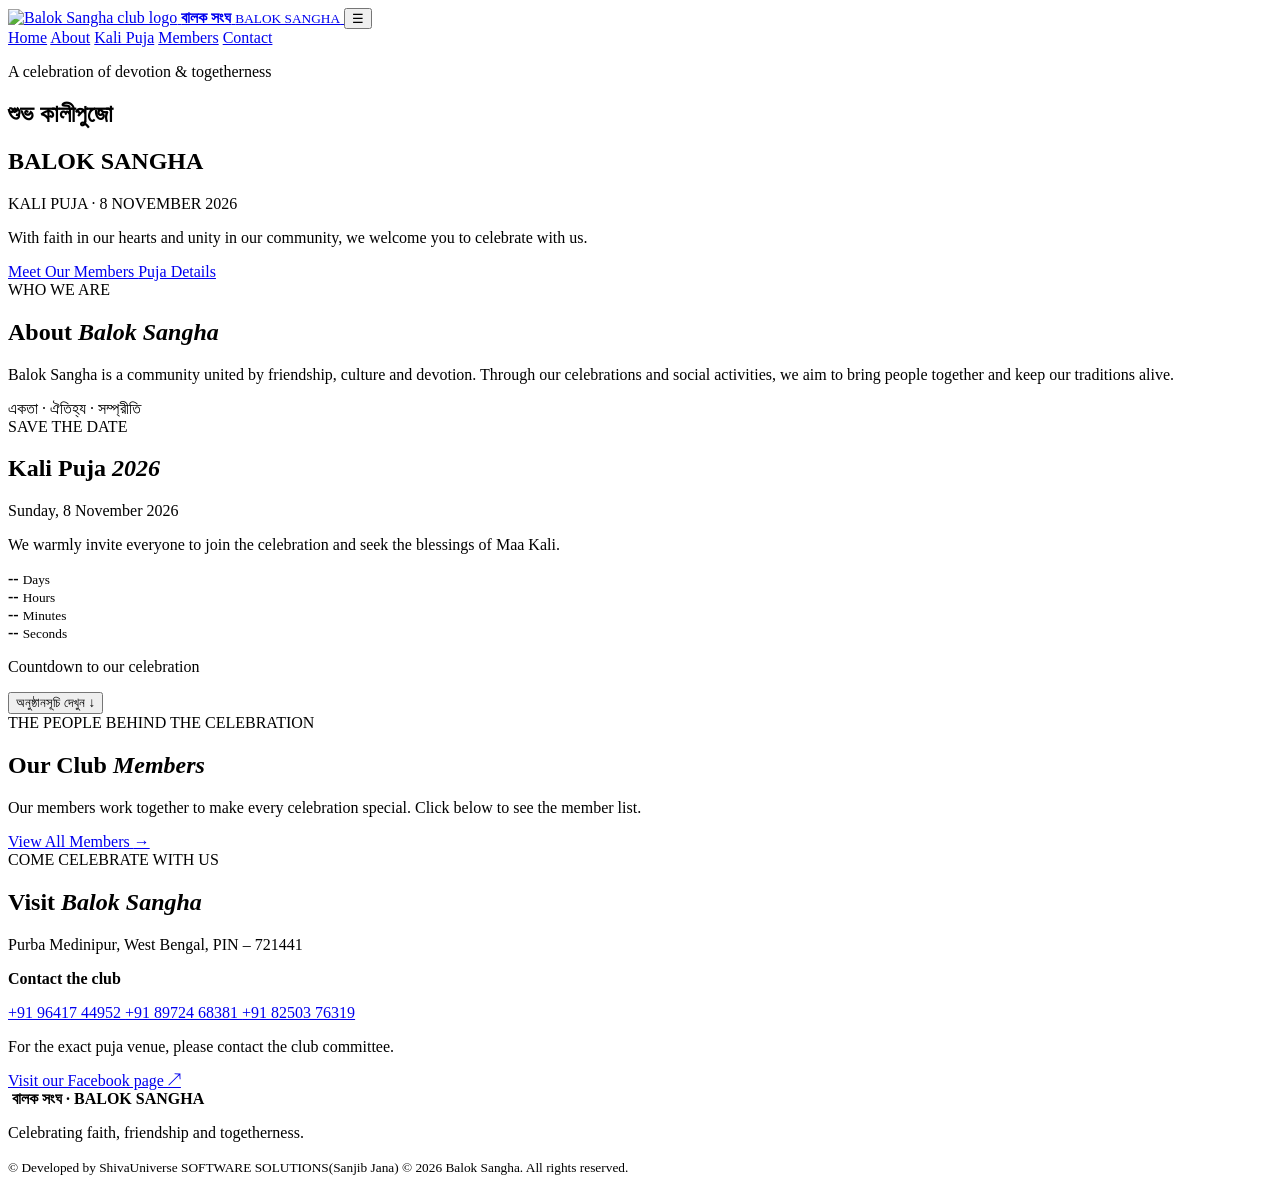
==== index.html @ 9c080981 "Add files via upload" ====
<!DOCTYPE html>
<html lang="bn">
<head>
    <meta charset="UTF-8">
    <meta name="viewport" content="width=device-width, initial-scale=1.0">
    <meta name="description" content="Balok Sangha Kali Puja 2026. Join us for devotion, culture and togetherness.">
    <title>Balok Sangha | Kali Puja 2026</title>
    <link rel="stylesheet" href="css/style.css">
</head>

<body>

<header class="site-header">

    <a class="brand" href="index.html">
        <img src="images/balok-sangha-logo.jpeg"
             alt="Balok Sangha club logo">

        <span>
            <strong>বালক সংঘ</strong>
            <small>BALOK SANGHA</small>
        </span>
    </a>

    <button class="menu-toggle"
            id="menuToggle"
            aria-label="Open navigation">
        ☰
    </button>

    <nav id="mainNav">
        <a href="#home">Home</a>
        <a href="#about">About</a>
        <a href="#puja">Kali Puja</a>
        <a href="members.html">Members</a>
        <a href="#contact">Contact</a>
    </nav>

</header>


<main>

<section class="hero" id="home">

    <div class="hero-shade"></div>

    <div class="hero-content">

        <p class="eyebrow">
            A celebration of devotion & togetherness
        </p>

        <h1>শুভ কালীপুজো</h1>

        <h2>BALOK SANGHA</h2>

        <p class="hero-date">
            KALI PUJA · 8 NOVEMBER 2026
        </p>

        <p class="hero-copy">
            With faith in our hearts and unity in our community,
            we welcome you to celebrate with us.
        </p>

        <div class="hero-actions">

            <a class="btn btn-gold" href="members.html">
                Meet Our Members
            </a>

            <a class="btn btn-outline" href="#puja">
                Puja Details
            </a>

        </div>

    </div>

</section>


<section class="section about-section" id="about">

    <div class="section-heading">

        <span class="eyebrow">
            WHO WE ARE
        </span>

        <h2>
            About <em>Balok Sangha</em>
        </h2>

        <div class="heading-line"></div>

    </div>

    <p class="section-text">
        Balok Sangha is a community united by friendship, culture and devotion.
        Through our celebrations and social activities, we aim to bring people
        together and keep our traditions alive.
    </p>

    <div class="about-highlight">
        একতা · ঐতিহ্য · সম্প্রীতি
    </div>

</section>


<section class="puja-section" id="puja">

    <div class="puja-inner">

        <div class="section-heading light">

            <span class="eyebrow">
                SAVE THE DATE
            </span>

            <h2>
                Kali Puja <em>2026</em>
            </h2>

            <div class="heading-line"></div>

        </div>

        <p class="puja-date">
            Sunday, 8 November 2026
        </p>

        <p class="section-text light-text">
            We warmly invite everyone to join the celebration
            and seek the blessings of Maa Kali.
        </p>

        <div class="countdown"
             id="countdown"
             aria-live="polite">

            <div>
                <strong id="days">--</strong>
                <small>Days</small>
            </div>

            <div>
                <strong id="hours">--</strong>
                <small>Hours</small>
            </div>

            <div>
                <strong id="minutes">--</strong>
                <small>Minutes</small>
            </div>

            <div>
                <strong id="seconds">--</strong>
                <small>Seconds</small>
            </div>

        </div>

        <p class="countdown-note" id="countdownNote">
            Countdown to our celebration
        </p>

        <button class="btn btn-gold schedule-toggle"
                id="showScheduleBtn"
                type="button"
                aria-expanded="false"
                aria-controls="pujaSchedule">

            অনুষ্ঠানসূচি দেখুন
            <span aria-hidden="true">↓</span>

        </button>

    </div>

</section>


<section class="schedule-section"
         id="pujaSchedule"
         hidden>

    <div class="section-heading">

        <span class="eyebrow">
            BALOK SANGHA · KALI PUJA 2026
        </span>

        <h2>
            পূজার <em>অনুষ্ঠানসূচি</em>
        </h2>

        <div class="heading-line"></div>

    </div>

    <p class="section-text">
        দহদয়া বালক সংঘের পক্ষ থেকে সকলকে আন্তরিক আমন্ত্রণ।
    </p>


    <div class="schedule-list">

        <article class="schedule-card">

            <div class="schedule-date">

                <strong>০৮ নভেম্বর ২০২৬</strong>

                <span>
                    রবিবার · ২১শে কার্তিক, ১৪৩৩
                </span>

            </div>

            <div class="schedule-content">

                <h3>
                    শ্রীশ্রী কালিমাতার পূজার্চনা
                </h3>

                <p>
                    <strong>রাত ৮টা:</strong>
                    শ্রীশ্রী কালিমাতার ঘটোত্তোলন ও পূজার্চনা।
                </p>

                <p>
                    <strong>রাত ৯টা:</strong>
                    কালী মাতার মঙ্গলগান ও অতিথি আপ্যায়ন।
                </p>

            </div>

        </article>


        <article class="schedule-card">

            <div class="schedule-date">

                <strong>০৯ নভেম্বর ২০২৬</strong>

                <span>
                    সোমবার · ২২শে কার্তিক, ১৪৩৩
                </span>

            </div>

            <div class="schedule-content">

                <h3>
                    সাংস্কৃতিক অনুষ্ঠান ও ক্রীড়া
                </h3>

                <p>
                    <strong>সন্ধ্যা ৫টা:</strong>
                    সাংস্কৃতিক অনুষ্ঠান, ক্রীড়া প্রতিযোগিতা ও অতিথি আপ্যায়ন।
                </p>

            </div>

        </article>


        <article class="schedule-card">

            <div class="schedule-date">

                <strong>১০ নভেম্বর ২০২৬</strong>

                <span>
                    মঙ্গলবার · ২৩শে কার্তিক, ১৪৩৩
                </span>

            </div>

            <div class="schedule-content">

                <h3>
                    প্রসাদ বিতরণ ও প্রতিমা নিরঞ্জন
                </h3>

                <p>
                    <strong>সন্ধ্যা ৫টা:</strong>
                    খিচুড়ি প্রসাদ বিতরণ ও আতসবাজি প্রদর্শন সহ
                    মায়ের প্রতিমা নিরঞ্জন।
                </p>

            </div>

        </article>

    </div>


    <div class="donation-note">

        <h3>
            মায়ের মন্দির নির্মাণে সহযোগিতার আবেদন
        </h3>

        <p>
            মায়ের মন্দির নির্মাণ কাজে মুক্ত হস্তে দান করে সহযোগিতা করুন।
        </p>

    </div>


    <p class="schedule-disclaimer">
        বিশেষ দ্রষ্টব্য: প্রয়োজনবোধে অনুষ্ঠান সূচির পরিবর্তন হতে পারে।
    </p>


    <div class="poster-preview">

        <h3>
            অনুষ্ঠানের আমন্ত্রণপত্র
        </h3>

        <img src="images/puja-anusthan-suchi.jpeg"
             alt="Balok Sangha Kali Puja 2026 invitation and programme schedule poster">

    </div>

</section>


<section class="section members-section">

    <div class="section-heading">

        <span class="eyebrow">
            THE PEOPLE BEHIND THE CELEBRATION
        </span>

        <h2>
            Our Club <em>Members</em>
        </h2>

        <div class="heading-line"></div>

    </div>

    <p class="section-text">
        Our members work together to make every celebration special.
        Click below to see the member list.
    </p>

    <a class="btn btn-red" href="members.html">
        View All Members
        <span aria-hidden="true">→</span>
    </a>

</section>


<section class="contact-section" id="contact">

    <div class="section-heading light">

        <span class="eyebrow">
            COME CELEBRATE WITH US
        </span>

        <h2>
            Visit <em>Balok Sangha</em>
        </h2>

        <div class="heading-line"></div>

    </div>

    <p class="contact-address">
        Purba Medinipur, West Bengal, PIN – 721441
    </p>

    <div class="contact-details">

        <p>
            <strong>Contact the club</strong>
        </p>

        <a href="tel:+919641744952">
            +91 96417 44952
        </a>

        <a href="tel:+918972468381">
            +91 89724 68381
        </a>

        <a href="tel:+918250376319">
            +91 82503 76319
        </a>

    </div>

    <p class="contact-note">
        For the exact puja venue, please contact the club committee.
    </p>

    <a class="btn btn-gold"
       href="https://www.facebook.com/share/1KAKdUVwAN/"
       target="_blank"
       rel="noopener noreferrer">

        Visit our Facebook page ↗

    </a>

</section>

</main>


<footer>

    <img src="images/balok-sangha-logo.jpeg"
         alt=""
         class="footer-logo">

    <strong>
        বালক সংঘ · BALOK SANGHA
    </strong>

    <p>
        Celebrating faith, friendship and togetherness.
    </p>

    <small>
        © Developed by ShivaUniverse SOFTWARE SOLUTIONS(Sanjib Jana)
    </small>

    <small>
        © 2026 Balok Sangha. All rights reserved.
    </small>

</footer>


<script src="js/site.js"></script>

</body>
</html>
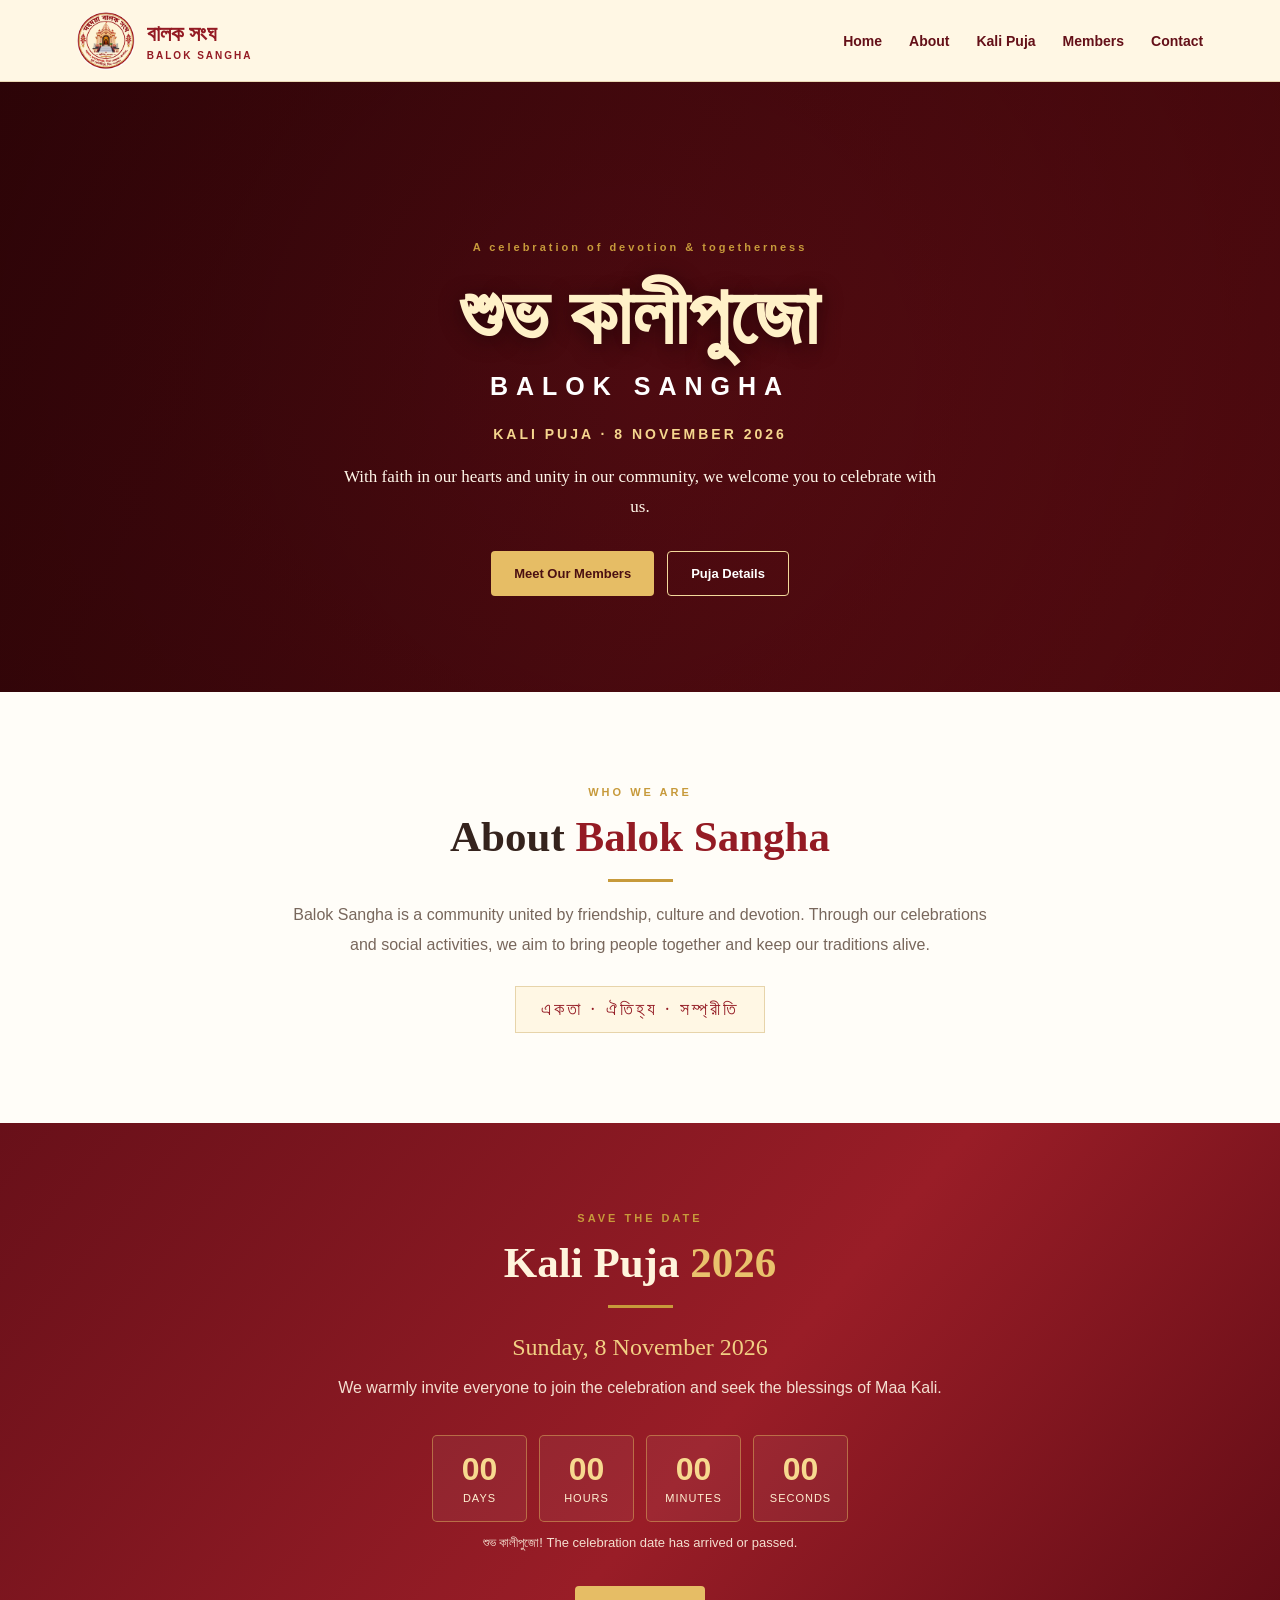
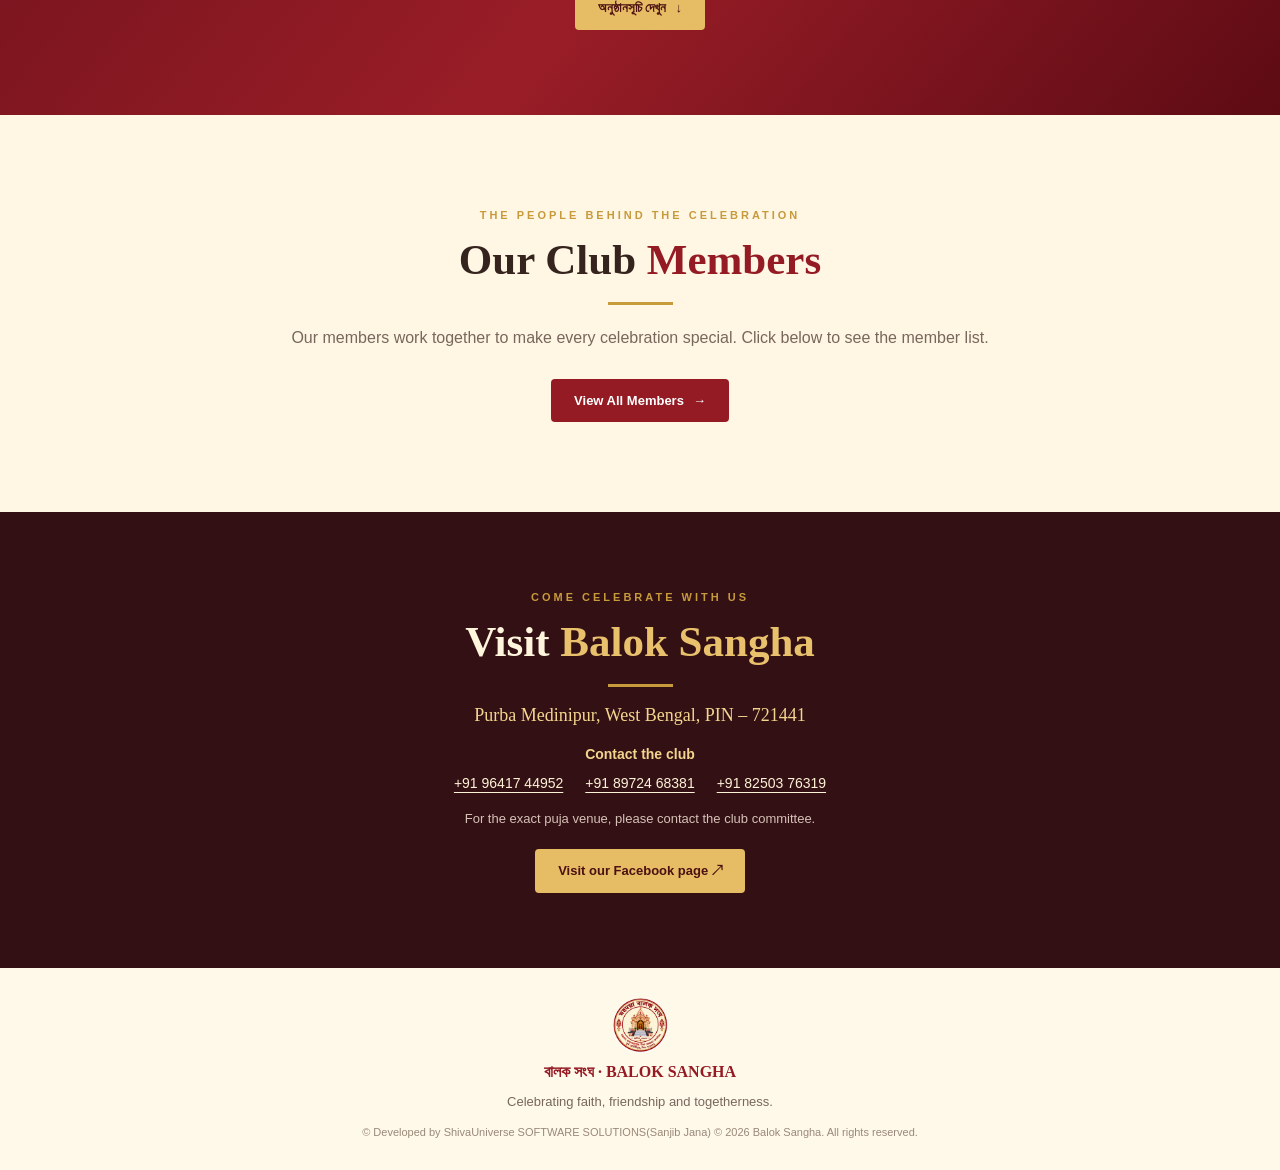
==== commit 280d7eba: "Update index.html" ====
--- a/index.html
+++ b/index.html
@@ -5,7 +5,7 @@
     <meta name="viewport" content="width=device-width, initial-scale=1.0">
     <meta name="description" content="Balok Sangha Kali Puja 2026. Join us for devotion, culture and togetherness.">
     <title>Balok Sangha | Kali Puja 2026</title>
-    <link rel="stylesheet" href="css/style.css">
+    <link rel="stylesheet" href="style.css">
 </head>
 
 <body>
@@ -13,7 +13,7 @@
 <header class="site-header">
 
     <a class="brand" href="index.html">
-        <img src="images/balok-sangha-logo.jpeg"
+        <img src="balok-sangha-logo.jpeg"
              alt="Balok Sangha club logo">
 
         <span>
@@ -421,7 +421,7 @@
 
 <footer>
 
-    <img src="images/balok-sangha-logo.jpeg"
+    <img src="balok-sangha-logo.jpeg"
          alt=""
          class="footer-logo">
 
@@ -444,7 +444,7 @@
 </footer>
 
 
-<script src="js/site.js"></script>
+<script src="site.js"></script>
 
 </body>
 </html>
--- a/style.css
+++ b/style.css
@@ -0,0 +1,127 @@
+:root {
+    --red: #941b24;
+    --deep-red: #641018;
+    --gold: #c79a3b;
+    --cream: #fff7e4;
+    --ink: #35231d;
+    --muted: #78675c;
+}
+* { box-sizing: border-box; }
+html { scroll-behavior: smooth; }
+body { margin: 0; font-family: Georgia, "Noto Serif Bengali", serif; color: var(--ink); background: #fffdf8; }
+a { text-decoration: none; }
+.site-header { min-height: 82px; padding: 10px clamp(18px, 6vw, 90px); display: flex; align-items: center; justify-content: space-between; gap: 24px; background: var(--cream); border-bottom: 1px solid #ead9b4; position: sticky; top: 0; z-index: 20; }
+.brand { display: flex; align-items: center; gap: 12px; color: var(--red); }
+.brand img { width: 58px; height: 58px; object-fit: contain; border-radius: 50%; }
+.brand span { display: flex; flex-direction: column; gap: 3px; }
+.brand strong { font-size: 22px; }
+.brand small { font-family: Arial, sans-serif; font-size: 10px; letter-spacing: 2px; font-weight: bold; }
+nav { display: flex; align-items: center; gap: 27px; }
+nav a, .back-link { color: var(--deep-red); font: 600 14px Arial, sans-serif; }
+nav a:hover, .back-link:hover { color: var(--gold); }
+.menu-toggle { display: none; border: 0; background: transparent; color: var(--red); font-size: 27px; cursor: pointer; }
+.hero { min-height: 610px; display: grid; place-items: center; position: relative; overflow: hidden; text-align: center; color: white; background: linear-gradient(115deg, rgba(47,5,9,.88), rgba(105,14,21,.70)), url('../images/balok-sangha-logo.jpeg') center/contain no-repeat, #5b0e16; }
+.hero:before { content: ""; position: absolute; inset: 0; background: radial-gradient(circle at center, transparent 0, rgba(30,0,0,.35) 100%); }
+.hero-content { position: relative; z-index: 1; max-width: 850px; padding: 70px 22px; }
+.eyebrow { color: var(--gold); font: 700 11px Arial, sans-serif; letter-spacing: 3px; }
+.hero h1 { font-size: clamp(44px, 8vw, 82px); margin: 17px 0 3px; color: #fff1c8; text-shadow: 0 4px 20px #290509; }
+.hero h2 { font: 700 clamp(18px, 3vw, 25px) Arial, sans-serif; letter-spacing: 8px; margin: 8px 0 25px; }
+.hero-date { color: #f5d68e; font: 700 14px Arial, sans-serif; letter-spacing: 3px; }
+.hero-copy { max-width: 600px; margin: 20px auto 28px; line-height: 1.8; color: #fff7e9; font-size: 17px; }
+.hero-actions { display: flex; justify-content: center; flex-wrap: wrap; gap: 13px; }
+.btn { display: inline-flex; justify-content: center; align-items: center; gap: 9px; padding: 14px 23px; border-radius: 4px; font: 700 13px Arial, sans-serif; transition: .2s; }
+.btn:hover { transform: translateY(-2px); }
+.btn-gold { color: #4b1012; background: #e6bd65; }
+.btn-outline { border: 1px solid #f3d99b; color: white; }
+.btn-red { background: var(--red); color: white; }
+.stats-wrap { max-width: 1000px; margin: -38px auto 0; padding: 0 18px; position: relative; z-index: 2; display: grid; grid-template-columns: repeat(3, 1fr); gap: 15px; }
+.stat-card { display: flex; align-items: center; justify-content: center; gap: 14px; background: white; padding: 22px 15px; border: 1px solid #efdfbf; box-shadow: 0 8px 25px #4d1b1010; border-radius: 7px; }
+.stat-icon { font-size: 28px; }
+.stat-card strong { display: block; color: var(--red); font-size: 25px; }
+.stat-card small { display: block; color: var(--muted); font: 11px Arial, sans-serif; margin-top: 4px; }
+.section { padding: 90px 22px; text-align: center; }
+.section-heading { text-align: center; }
+.section-heading h1, .section-heading h2 { color: var(--ink); font-size: clamp(30px, 5vw, 43px); margin: 12px 0; }
+.section-heading em { color: var(--red); font-style: normal; }
+.heading-line { width: 65px; height: 3px; background: var(--gold); margin: 18px auto; }
+.section-text { max-width: 720px; margin: 0 auto 25px; color: var(--muted); font: 16px/1.9 Arial, sans-serif; }
+.about-highlight { display: inline-block; padding: 12px 25px; border: 1px solid #e7d4aa; color: var(--red); background: var(--cream); letter-spacing: 3px; font-size: 18px; }
+.puja-section { padding: 85px 20px; text-align: center; background: linear-gradient(130deg, #681019, #991d27 55%, #5d0b14); color: white; }
+.section-heading.light h2 { color: #fff4dc; }
+.section-heading.light h2 em { color: #e9c16c; }
+.light-text { color: #f4dfd0; }
+.puja-date { font-size: 24px; color: #f1cf83; margin: 26px 0 12px; }
+.countdown { display: flex; justify-content: center; flex-wrap: wrap; gap: 12px; margin: 32px auto 10px; }
+.countdown div { min-width: 95px; padding: 15px 12px; border: 1px solid #d8ad5d88; background: #ffffff0d; border-radius: 5px; }
+.countdown strong { display: block; color: #f7d98f; font: 700 32px Arial, sans-serif; }
+.countdown small { color: #fff1d2; font: 11px Arial, sans-serif; text-transform: uppercase; letter-spacing: 1px; }
+.countdown-note { color: #f4dfd0; font: 13px Arial, sans-serif; }
+.members-section { background: var(--cream); }
+.contact-section { padding: 75px 20px; text-align: center; background: #321014; color: white; }
+.contact-address { color: #f4d58d; font-size: 18px; }
+.contact-note { color: #d7c2b8; font: 13px Arial, sans-serif; }
+footer { padding: 30px 15px; text-align: center; background: #fff9ea; color: var(--red); }
+.footer-logo { display: block; width: 55px; height: 55px; object-fit: contain; margin: 0 auto 10px; border-radius: 50%; }
+footer p { color: var(--muted); font: 13px Arial, sans-serif; }
+footer small { color: #9a8878; font: 11px Arial, sans-serif; }
+.members-main { min-height: 70vh; max-width: 1050px; margin: auto; padding: 75px 22px; text-align: center; }
+.member-count { display: inline-block; padding: 10px 18px; margin: 8px auto 28px; background: var(--cream); border: 1px solid #ead9b4; color: var(--red); font: 14px Arial, sans-serif; }
+.empty-members { max-width: 540px; margin: 10px auto; padding: 38px 20px; border: 1px dashed #d8bd87; border-radius: 8px; background: #fffaf0; }
+.empty-members span { font-size: 38px; }
+.empty-members h2 { color: var(--red); font-size: 22px; }
+.empty-members p { color: var(--muted); font: 14px/1.7 Arial, sans-serif; }
+.member-grid { display: grid; grid-template-columns: repeat(2, minmax(0, 1fr)); gap: 13px; text-align: left; }
+.member-card { display: flex; align-items: center; gap: 15px; padding: 17px; background: white; border: 1px solid #eee0c5; border-radius: 6px; }
+.member-number { display: grid; place-items: center; width: 38px; height: 38px; flex: 0 0 38px; border-radius: 50%; background: var(--cream); color: var(--red); font: 700 14px Arial, sans-serif; }
+.member-card h2 { margin: 0; color: var(--red); font-size: 17px; }
+.member-card p { margin: 5px 0 0; color: var(--muted); font: 12px Arial, sans-serif; }
+@media (max-width: 720px) {
+    .site-header { min-height: 72px; }
+    .brand img { width: 48px; height: 48px; }
+    .brand strong { font-size: 19px; }
+    .menu-toggle { display: block; }
+    nav { display: none; position: absolute; top: 71px; left: 0; right: 0; padding: 18px 22px; background: var(--cream); border-bottom: 1px solid #ead9b4; flex-direction: column; align-items: flex-start; gap: 18px; }
+    nav.open { display: flex; }
+    .hero { min-height: 560px; }
+    .hero h2 { letter-spacing: 5px; }
+    .stats-wrap { grid-template-columns: 1fr; margin-top: -25px; max-width: 430px; }
+    .stat-card { justify-content: flex-start; padding-left: 28px; }
+    .section { padding: 65px 20px; }
+    .puja-section { padding: 65px 15px; }
+    .countdown div { min-width: 75px; }
+    .countdown strong { font-size: 26px; }
+    .member-grid { grid-template-columns: 1fr; }
+    .back-link { font-size: 12px; }
+}
+
+.contact-details { display: flex; justify-content: center; align-items: center; flex-wrap: wrap; gap: 10px 22px; margin: 20px auto; font: 14px Arial, sans-serif; }
+.contact-details p { width: 100%; margin: 0 0 3px; color: #f4d58d; font-weight: bold; }
+.contact-details a { color: #fff2d6; text-decoration: underline; text-underline-offset: 4px; }
+.contact-details a:hover { color: #e9c16c; }
+.contact-section > .btn { margin-top: 10px; }
+
+.schedule-toggle { margin-top: 22px; border: 0; cursor: pointer; font-family: inherit; }
+.schedule-section { padding: 75px 22px; background: #fff9eb; text-align: center; }
+.schedule-section[hidden] { display: none; }
+.schedule-list { max-width: 850px; margin: 30px auto; display: grid; gap: 16px; text-align: left; }
+.schedule-card { display: grid; grid-template-columns: 220px 1fr; overflow: hidden; background: #fff; border: 1px solid #ead7ad; border-radius: 8px; box-shadow: 0 6px 18px #4d1b100b; }
+.schedule-date { padding: 22px 18px; background: #8f1822; color: #fff5df; display: flex; flex-direction: column; justify-content: center; gap: 8px; }
+.schedule-date strong { font-size: 19px; }
+.schedule-date span { color: #f2d28c; font: 12px Arial, sans-serif; }
+.schedule-content { padding: 20px 24px; }
+.schedule-content h3 { color: #8f1822; margin: 0 0 12px; font-size: 20px; }
+.schedule-content p { color: #5f5149; font: 14px/1.8 Arial, sans-serif; margin: 7px 0; }
+.donation-note { max-width: 650px; margin: 28px auto 14px; padding: 20px; border: 2px solid #c69a3d; border-radius: 50px; background: #fff1c9; color: #8f1822; }
+.donation-note h3 { margin: 0 0 8px; font-size: 21px; }
+.donation-note p { margin: 0; font-size: 16px; }
+.schedule-disclaimer { color: #75685d; font: 12px Arial, sans-serif; }
+.poster-preview { max-width: 460px; margin: 35px auto 0; }
+.poster-preview h3 { color: #8f1822; }
+.poster-preview img { display: block; width: 100%; height: auto; border: 7px solid #c79a3b; border-radius: 5px; box-shadow: 0 8px 24px #30101022; }
+@media (max-width: 650px) {
+    .schedule-section { padding: 55px 15px; }
+    .schedule-card { grid-template-columns: 1fr; }
+    .schedule-date { padding: 15px 18px; }
+    .schedule-content { padding: 18px; }
+    .donation-note { border-radius: 14px; }
+}
